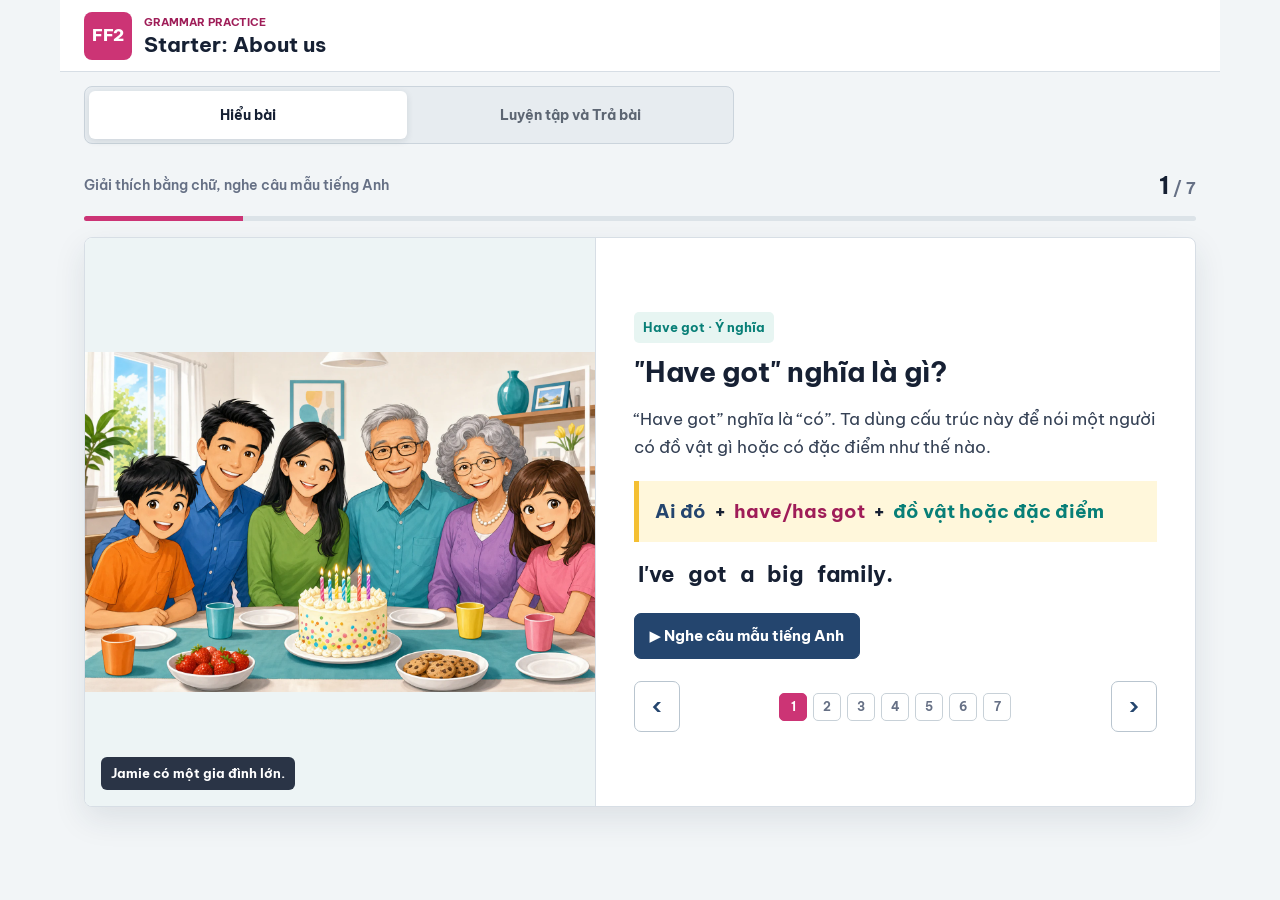
==== index.html @ 31fb659b "Restore karaoke and clarify picture cues" ====
<!doctype html>
<html lang="vi">
  <head>
    <meta charset="utf-8">
    <meta name="viewport" content="width=device-width,initial-scale=1,viewport-fit=cover">
    <meta name="theme-color" content="#cc3475">
    <link rel="icon" href="data:,">
    <title>FF2 Starter: About us | Grammar Practice</title>
    <meta
      name="description"
      content="Giải thích ngữ pháp Starter bằng tiếng Việt và luyện nói từ gợi ý hình ảnh để quay bài."
    >
    <link rel="stylesheet" href="styles.css?v=starter-grammar-4">
  </head>
  <body>
    <div class="shell">
      <header class="topbar">
        <div class="brand">
          <span class="brand-mark">FF2</span>
          <div>
            <p class="eyebrow">Grammar Practice</p>
            <h1>Starter: About us</h1>
          </div>
        </div>
      </header>

      <nav class="mode-nav" aria-label="Chọn phần học">
        <div class="mode-tabs">
          <button class="is-active" type="button" data-view="understand">Hiểu bài</button>
          <button type="button" data-view="practice">Luyện tập và Trả bài</button>
        </div>
      </nav>

      <main>
        <section class="view is-active" id="understandView">
          <div class="section-head">
            <p>Giải thích bằng chữ, nghe câu mẫu tiếng Anh</p>
            <div class="step-count">
              <b id="lessonNumber">1</b> /
              <span id="lessonTotal">7</span>
            </div>
          </div>
          <div class="progress"><span id="lessonProgress"></span></div>

          <article class="lesson-stage">
            <div class="visual-pane">
              <img
                id="lessonVisual"
                src="assets/family-birthday.webp"
                alt="Một gia đình đang ngồi bên bàn sinh nhật"
                width="1536"
                height="1024"
              >
              <span class="visual-label" id="visualLabel">Jamie có một gia đình lớn.</span>
            </div>
            <div class="lesson-content">
              <p class="lesson-tag" id="lessonTag">Ý nghĩa</p>
              <h2 id="lessonTitle"></h2>
              <p class="vietnamese-note" id="lessonNote"></p>
              <div class="formula" id="lessonFormula"></div>
              <p class="example-line" id="lessonExample"></p>

              <div class="action-row">
                <button class="primary-button" id="playLesson" type="button">
                  ▶ Nghe câu mẫu tiếng Anh
                </button>
              </div>

              <div class="lesson-nav">
                <button class="icon-button" id="previousLesson" type="button" aria-label="Phần trước">‹</button>
                <div class="dot-row" id="lessonDots" aria-label="Chọn phần giải thích"></div>
                <button class="icon-button" id="nextLesson" type="button" aria-label="Phần tiếp theo">›</button>
              </div>
            </div>
          </article>
        </section>

        <section class="view" id="practiceView">
          <div class="section-head">
            <p>Ghép chữ và hình gợi ý thành câu hoàn chỉnh</p>
            <div class="question-count">
              <b id="practiceNumber">0</b> /
              <span data-practice-total></span>
            </div>
          </div>
          <div class="progress"><span id="practiceProgress"></span></div>

          <section class="return-intro" id="practiceIntro">
            <div class="return-intro-image return-intro-collage">
              <img
                src="assets/family-birthday.webp"
                alt="Gia đình trong bài luyện nói Have got"
                width="1536"
                height="1024"
              >
              <img
                src="assets/starter-room-scene.webp"
                alt="Phòng ngủ có đồ vật ở các vị trí khác nhau"
                width="1614"
                height="975"
              >
            </div>
            <div class="return-form">
              <p class="lesson-tag">Cách làm bài</p>
              <h2>Con nhìn gợi ý và tự nói</h2>
              <p class="practice-intro-copy">
                Con áp dụng cấu trúc ngữ pháp vừa học và từ vựng trong bài để
                ghép chữ cùng hình gợi ý thành câu tiếng Anh hoàn chỉnh. Trước
                khi bấm <strong>Bắt đầu</strong>, con bật quay màn hình. Ngoài
                việc dùng đúng ngữ pháp, con nhớ
                <strong>phát âm thật chuẩn, nói to và rõ</strong>. Nói xong mỗi
                câu, con tự bấm <strong>Câu tiếp theo</strong>. Sau câu cuối,
                con xem <strong>phần đáp án</strong> để tự kiểm tra.
              </p>

              <div class="practice-example" aria-label="Ví dụ cách làm">
                <p class="example-kicker">Ví dụ, không tính vào bài</p>
                <div class="cue-list">
                  <span class="cue-chip">Dad</span>
                  <span class="cue-plus">+</span>
                  <span class="cue-chip">short black</span>
                  <span class="cue-plus">+</span>
                  <span
                    class="cue-image cue-image--hair"
                    role="img"
                    aria-label="Hình từ vựng"
                  ></span>
                </div>
                <p class="example-answer">
                  Con nói: <strong>Dad has got short black hair.</strong>
                </p>
              </div>

              <button class="primary-button" id="startPractice" type="button">
                Bắt đầu luyện tập và trả bài
              </button>
            </div>
          </section>

          <section class="return-stage" id="practiceStage" hidden>
            <div class="return-meta">
              <div class="question-count">
                Câu <b id="practiceStageNumber">1</b> /
                <span data-practice-total></span>
              </div>
            </div>
            <div class="return-body">
              <div class="return-image">
                <img
                  id="practiceVisual"
                  src="assets/family-birthday.webp"
                  alt="Hình gia đình gợi ý cho bài nói"
                  width="1536"
                  height="1024"
                >
              </div>
              <div class="return-copy">
                <p class="prompt-type" id="promptType"></p>
                <h2 id="promptInstruction">Con nói một câu hoàn chỉnh</h2>
                <div id="promptContent"></div>
                <p class="recording-reminder">Nói to, rõ rồi mới bấm câu tiếp theo.</p>
              </div>
            </div>
            <div class="return-actions">
              <button class="secondary-button" id="previousPrompt" type="button">‹ Câu trước</button>
              <button class="primary-button" id="nextPrompt" type="button">Câu tiếp theo ›</button>
            </div>
          </section>

          <section class="completion answer-sheet" id="practiceComplete" hidden>
            <div class="answer-sheet-inner">
              <p class="lesson-tag">Đáp án</p>
              <h2>Con kiểm tra lại nhé!</h2>
              <p class="answer-sheet-note">
                Con chỉ xem đáp án sau khi đã nói xong tất cả các câu.
              </p>
              <div id="answerGroups"></div>
              <p class="answer-finish-note">
                Con dừng quay màn hình và nộp video vào link cô đã gửi.
              </p>
              <button class="secondary-button" id="restartPractice" type="button">
                Làm lại từ đầu
              </button>
            </div>
          </section>
        </section>
      </main>
    </div>

    <script src="assets/audio/timings.js?v=starter-grammar-4"></script>
    <script src="app.js?v=starter-grammar-4"></script>
  </body>
</html>
---- styles.css ----
@font-face {
  font-family: "Be Vietnam Pro";
  src: url("assets/fonts/BeVietnamPro-Regular.ttf") format("truetype");
  font-style: normal;
  font-weight: 400;
  font-display: swap;
}

@font-face {
  font-family: "Be Vietnam Pro";
  src: url("assets/fonts/BeVietnamPro-SemiBold.ttf") format("truetype");
  font-style: normal;
  font-weight: 600;
  font-display: swap;
}

@font-face {
  font-family: "Be Vietnam Pro";
  src: url("assets/fonts/BeVietnamPro-Bold.ttf") format("truetype");
  font-style: normal;
  font-weight: 700;
  font-display: swap;
}

@font-face {
  font-family: "Be Vietnam Pro";
  src: url("assets/fonts/BeVietnamPro-ExtraBold.ttf") format("truetype");
  font-style: normal;
  font-weight: 800;
  font-display: swap;
}

@font-face {
  font-family: "Be Vietnam Pro";
  src: url("assets/fonts/BeVietnamPro-Black.ttf") format("truetype");
  font-style: normal;
  font-weight: 900;
  font-display: swap;
}

:root {
  --ink: #162033;
  --muted: #667085;
  --paper: #ffffff;
  --canvas: #f2f5f7;
  --line: #d7dee5;
  --pink: #cc3475;
  --pink-dark: #9f1d58;
  --navy: #24456e;
  --teal: #087f77;
  --teal-soft: #e7f5f2;
  --yellow: #f4bf32;
  --yellow-soft: #fff7db;
  --red: #b42318;
  --red-soft: #fff0ed;
  --green: #168267;
  --shadow: 0 12px 32px rgba(26, 45, 70, 0.1);
}

* {
  box-sizing: border-box;
}

html {
  min-width: 320px;
  min-height: 100%;
}

body {
  min-height: 100%;
  margin: 0;
  background: var(--canvas);
  color: var(--ink);
  font-family: "Be Vietnam Pro", system-ui, -apple-system, BlinkMacSystemFont,
    "Segoe UI", Arial, sans-serif;
  font-size: 16px;
  font-synthesis: none;
  letter-spacing: 0;
  line-height: 1.5;
}

button,
input,
textarea,
a {
  font: inherit;
}

button {
  color: inherit;
}

.shell {
  width: min(100%, 1160px);
  min-height: 100vh;
  margin: 0 auto;
  background: var(--canvas);
}

.topbar {
  min-height: 72px;
  display: flex;
  align-items: center;
  justify-content: space-between;
  gap: 18px;
  padding: 10px 24px;
  background: var(--paper);
  border-bottom: 1px solid var(--line);
}

.brand {
  min-width: 0;
  display: flex;
  align-items: center;
  gap: 12px;
}

.brand-mark {
  width: 48px;
  height: 48px;
  flex: 0 0 auto;
  display: grid;
  place-items: center;
  border-radius: 8px;
  background: var(--pink);
  color: #fff;
  font-size: 17px;
  font-weight: 800;
}

.eyebrow {
  margin: 0 0 3px;
  color: var(--pink-dark);
  font-size: 11px;
  font-weight: 700;
  text-transform: uppercase;
}

h1 {
  margin: 0;
  font-size: 21px;
  font-weight: 700;
  line-height: 1.15;
}

.header-link {
  min-height: 42px;
  display: inline-flex;
  align-items: center;
  justify-content: center;
  padding: 8px 14px;
  border: 1px solid var(--navy);
  border-radius: 7px;
  color: var(--navy);
  font-size: 14px;
  font-weight: 800;
  text-decoration: none;
}

.mode-nav {
  padding: 14px 24px 0;
}

.mode-tabs {
  width: min(100%, 650px);
  display: grid;
  grid-template-columns: repeat(2, minmax(0, 1fr));
  gap: 4px;
  padding: 4px;
  border: 1px solid #cbd4dc;
  border-radius: 8px;
  background: #e7ecf0;
}

.mode-tabs button {
  min-height: 48px;
  padding: 7px 10px;
  border: 0;
  border-radius: 6px;
  background: transparent;
  color: #5d6673;
  cursor: pointer;
  font-size: 14px;
  font-weight: 700;
}

.mode-tabs button.is-active {
  background: var(--paper);
  color: var(--ink);
  box-shadow: 0 2px 7px rgba(32, 47, 66, 0.12);
}

.view {
  display: none;
  padding: 20px 24px 32px;
}

.view.is-active {
  display: block;
}

.section-head {
  min-height: 42px;
  display: flex;
  align-items: center;
  justify-content: space-between;
  gap: 16px;
  margin-bottom: 10px;
}

.section-head p {
  margin: 0;
  color: var(--muted);
  font-size: 14px;
  font-weight: 600;
}

.step-count,
.question-count {
  white-space: nowrap;
  color: var(--muted);
  font-weight: 700;
}

.step-count b,
.question-count b {
  color: var(--ink);
  font-size: 24px;
}

.progress {
  height: 5px;
  margin-bottom: 16px;
  overflow: hidden;
  border-radius: 3px;
  background: #dce3e8;
}

.progress span {
  height: 100%;
  display: block;
  background: var(--pink);
  transition: width 180ms ease;
}

.lesson-stage,
.read-stage,
.return-stage {
  overflow: hidden;
  border: 1px solid var(--line);
  border-radius: 8px;
  background: var(--paper);
  box-shadow: var(--shadow);
}

.lesson-stage {
  min-height: 570px;
  display: grid;
  grid-template-columns: minmax(320px, 46%) 1fr;
}

.visual-pane {
  min-height: 430px;
  position: relative;
  overflow: hidden;
  background: #edf4f5;
  border-right: 1px solid var(--line);
}

.visual-pane img,
.return-image img,
.read-image img {
  width: 100%;
  height: 100%;
  display: block;
  object-fit: contain;
}

.visual-label {
  position: absolute;
  left: 16px;
  bottom: 16px;
  padding: 7px 10px;
  border-radius: 6px;
  background: rgba(22, 32, 51, 0.9);
  color: #fff;
  font-size: 13px;
  font-weight: 700;
}

.lesson-content {
  min-width: 0;
  display: flex;
  flex-direction: column;
  justify-content: center;
  padding: 34px 38px;
}

.lesson-tag {
  width: max-content;
  margin: 0 0 12px;
  padding: 6px 9px;
  border-radius: 5px;
  background: var(--teal-soft);
  color: var(--teal);
  font-size: 13px;
  font-weight: 700;
  text-transform: none !important;
}

.lesson-content h2,
.read-copy h2,
.return-copy h2,
.grade-heading h2 {
  margin: 0;
  font-size: 28px;
  font-weight: 700;
  line-height: 1.2;
}

.vietnamese-note {
  margin: 16px 0;
  color: #344054;
  font-size: 17px;
  font-weight: 400;
  line-height: 1.65;
}

.formula {
  display: grid;
  gap: 8px;
  margin: 4px 0 16px;
  padding: 16px;
  border-left: 5px solid var(--yellow);
  background: var(--yellow-soft);
}

.formula-row {
  display: flex;
  align-items: baseline;
  gap: 8px;
  flex-wrap: wrap;
  font-size: 19px;
  font-weight: 700;
}

.subject {
  color: var(--navy);
}

.verb {
  color: var(--pink-dark);
}

.detail {
  color: var(--teal);
}

.example-line {
  display: flex;
  gap: 5px;
  flex-wrap: wrap;
  margin: 0 0 22px;
  font-size: 22px;
  font-weight: 700;
  line-height: 1.35;
}

.example-line span {
  padding: 2px 4px;
  border-radius: 4px;
  transition: background 90ms ease, color 90ms ease;
}

.example-line span.is-speaking {
  background: var(--yellow);
  color: #172033;
}

.action-row,
.stage-actions,
.return-actions,
.grading-actions {
  display: flex;
  align-items: center;
  gap: 10px;
  flex-wrap: wrap;
}

.primary-button,
.secondary-button,
.icon-button,
.score-button,
.copy-button {
  min-height: 46px;
  display: inline-flex;
  align-items: center;
  justify-content: center;
  gap: 8px;
  padding: 9px 15px;
  border-radius: 7px;
  cursor: pointer;
  font-size: 15px;
  font-weight: 700;
}

.primary-button {
  border: 1px solid var(--navy);
  background: var(--navy);
  color: #fff;
}

.secondary-button,
.icon-button,
.copy-button {
  border: 1px solid #b9c5cf;
  background: #fff;
  color: var(--navy);
}

.icon-button {
  min-width: 46px;
  padding: 8px 12px;
  font-size: 22px;
}

.lesson-nav {
  display: flex;
  align-items: center;
  justify-content: space-between;
  gap: 12px;
  margin-top: 22px;
}

.dot-row {
  display: flex;
  gap: 6px;
}

.dot-row button {
  width: 28px;
  height: 28px;
  padding: 0;
  border: 1px solid #c8d1d8;
  border-radius: 5px;
  background: #fff;
  color: var(--muted);
  cursor: pointer;
  font-size: 12px;
  font-weight: 700;
}

.dot-row button.is-active {
  border-color: var(--pink);
  background: var(--pink);
  color: #fff;
}

.read-stage {
  min-height: 570px;
  display: grid;
  grid-template-columns: minmax(320px, 44%) 1fr;
}

.read-image {
  min-height: 430px;
  background: #eef4f5;
  border-right: 1px solid var(--line);
}

.read-copy {
  min-width: 0;
  display: flex;
  flex-direction: column;
  justify-content: center;
  padding: 34px 38px;
}

.read-hint {
  margin: 12px 0 20px;
  color: var(--muted);
  font-size: 16px;
  font-weight: 700;
}

.sentence {
  min-height: 115px;
  display: flex;
  align-content: center;
  align-items: center;
  gap: 8px;
  flex-wrap: wrap;
  margin: 0 0 24px;
  padding: 17px 19px;
  border-left: 5px solid var(--pink);
  background: #fff2f7;
  color: var(--ink);
  font-size: 35px;
  font-weight: 900;
  line-height: 1.35;
}

.sentence span {
  padding: 2px 4px;
  border-radius: 4px;
  transition: background 90ms ease, color 90ms ease;
}

.sentence span.is-speaking {
  background: var(--yellow);
  color: #172033;
}

.turn-note {
  min-height: 28px;
  margin: 14px 0 0;
  color: var(--green);
  font-size: 16px;
  font-weight: 900;
}

.return-intro {
  min-height: 560px;
  display: grid;
  grid-template-columns: minmax(320px, 48%) 1fr;
  overflow: hidden;
  border: 1px solid var(--line);
  border-radius: 8px;
  background: var(--paper);
  box-shadow: var(--shadow);
}

.return-intro-image {
  min-height: 440px;
  background: #edf4f5;
}

.return-intro-collage {
  display: grid;
  grid-template-rows: repeat(2, minmax(0, 1fr));
}

.return-intro-image img {
  width: 100%;
  height: 100%;
  min-height: 0;
  display: block;
  object-fit: cover;
}

.return-form {
  display: flex;
  flex-direction: column;
  justify-content: center;
  padding: 34px 38px;
}

.return-form h2 {
  margin: 0 0 10px;
  font-size: 28px;
  font-weight: 700;
  line-height: 1.3;
}

.practice-intro-copy {
  margin: 0 0 22px;
  color: var(--muted);
  font-size: 16px;
  font-weight: 400;
  line-height: 1.65;
}

.practice-example {
  margin: 0 0 16px;
  padding: 14px 16px;
  border-left: 5px solid var(--yellow);
  background: var(--yellow-soft);
}

.practice-example .cue-list {
  margin: 10px 0;
}

.practice-example .cue-chip {
  padding: 7px 10px;
  font-size: 17px;
}

.practice-example .cue-plus {
  font-size: 18px;
}

.example-kicker {
  margin: 0;
  color: #775b00;
  font-size: 13px;
  font-weight: 700;
  text-transform: none !important;
}

.example-answer {
  margin: 0;
  color: #344054;
  font-size: 16px;
  line-height: 1.55;
}

.field-row {
  display: grid;
  grid-template-columns: 1.6fr 1fr;
  gap: 12px;
  margin-bottom: 14px;
}

label {
  display: grid;
  gap: 6px;
  color: #475467;
  font-size: 13px;
  font-weight: 900;
}

input,
textarea {
  width: 100%;
  border: 1px solid #bfc9d2;
  border-radius: 6px;
  background: #fff;
  color: var(--ink);
}

input {
  min-height: 46px;
  padding: 10px 12px;
}

textarea {
  min-height: 120px;
  resize: vertical;
  padding: 12px;
  line-height: 1.45;
}

.form-error {
  min-height: 22px;
  margin: 8px 0 0;
  color: var(--red);
  font-size: 14px;
  font-weight: 800;
}

.return-stage {
  min-height: 590px;
}

.return-meta {
  min-height: 58px;
  display: flex;
  align-items: center;
  justify-content: flex-end;
  gap: 12px;
  padding: 9px 18px;
  border-bottom: 1px solid var(--line);
  background: #f9fbfc;
}

.student-name {
  min-width: 0;
  font-weight: 900;
}

.student-name small {
  display: block;
  margin-top: 2px;
  color: var(--muted);
  font-size: 12px;
}

.return-body {
  min-height: 450px;
  display: grid;
  grid-template-columns: minmax(330px, 48%) 1fr;
}

.return-image {
  min-height: 430px;
  background: #eef4f5;
  border-right: 1px solid var(--line);
}

.return-copy {
  min-width: 0;
  display: flex;
  flex-direction: column;
  justify-content: center;
  padding: 30px 36px;
}

.prompt-type {
  margin: 0 0 10px;
  color: var(--muted);
  font-size: 13px;
  font-weight: 600;
  text-transform: none !important;
}

.return-sentence {
  margin: 20px 0 0;
  padding: 18px;
  border-left: 5px solid var(--pink);
  background: #fff2f7;
  font-size: 34px;
  font-weight: 900;
  line-height: 1.35;
}

.recording-reminder {
  margin: 18px 0 0;
  color: var(--green);
  font-size: 14px;
  font-weight: 600;
}

.cue-list {
  display: flex;
  align-items: center;
  gap: 9px;
  flex-wrap: wrap;
  margin: 20px 0 0;
}

#readCue {
  min-height: 105px;
  align-content: center;
  margin: 0 0 24px;
  padding: 16px;
  border-left: 5px solid var(--teal);
  background: var(--teal-soft);
}

.cue-chip {
  padding: 10px 13px;
  border: 1px solid #aebdc9;
  border-radius: 6px;
  background: #fff;
  color: var(--navy);
  font-size: 20px;
  font-weight: 700;
}

.cue-image {
  width: 138px;
  aspect-ratio: 4 / 3;
  flex: 0 0 auto;
  overflow: hidden;
  border: 1px solid #aebdc9;
  border-radius: 6px;
  background-color: #fff;
  background-position: center;
  background-repeat: no-repeat;
  box-shadow: 0 2px 7px rgba(32, 47, 66, 0.08);
}

.cue-image--glasses {
  background-image: url("assets/starter-family-vocabulary.webp");
  background-size: 200% 200%;
}

.cue-image--family {
  width: 158px;
  background-image: url("assets/family-birthday.webp");
  background-position: center 32%;
  background-size: cover;
}

.cue-image--hair {
  background-image: url("assets/starter-hair-vocabulary.webp");
  background-size: contain;
}

.cue-image--glasses {
  background-position: 100% 100%;
}

.cue-image--pillow,
.cue-image--table,
.cue-image--dolls,
.cue-image--bed,
.cue-image--teddy-bear,
.cue-image--cupboard {
  background-image: url("assets/starter-room-vocabulary.webp");
  background-size: 300% 200%;
}

.cue-image--pillow {
  background-position: 0 0;
}

.cue-image--table {
  background-position: 50% 0;
}

.cue-image--dolls {
  background-position: 100% 0;
}

.cue-image--bed {
  background-position: 0 100%;
}

.cue-image--teddy-bear {
  background-position: 50% 100%;
}

.cue-image--cupboard {
  background-position: 100% 100%;
}

.cue-image.is-compact {
  width: 58px;
  box-shadow: none;
}

.cue-plus {
  color: var(--muted);
  font-size: 20px;
  font-weight: 700;
}

.return-actions {
  justify-content: space-between;
  padding: 14px 18px;
  border-top: 1px solid var(--line);
}

.completion {
  min-height: 560px;
  display: grid;
  place-items: center;
  padding: 30px;
  border: 1px solid var(--line);
  border-radius: 8px;
  background: var(--paper);
  box-shadow: var(--shadow);
  text-align: center;
}

.completion-mark {
  width: 68px;
  height: 68px;
  display: grid;
  place-items: center;
  margin: 0 auto 16px;
  border-radius: 50%;
  background: var(--teal);
  color: #fff;
  font-size: 34px;
  font-weight: 700;
}

.completion h2 {
  margin: 0 0 9px;
  font-size: 28px;
  font-weight: 700;
}

.completion p {
  margin: 5px 0;
  color: var(--muted);
  font-size: 17px;
}

.answer-sheet {
  min-height: 0;
  display: block;
  padding: 30px;
  text-align: left;
}

.answer-sheet-inner {
  width: min(100%, 820px);
  margin: 0 auto;
}

.answer-sheet h2 {
  margin-bottom: 6px;
}

.answer-sheet .lesson-tag {
  margin: 0 0 12px;
  color: var(--teal);
  font-size: 13px;
}

.answer-sheet .answer-sheet-note,
.answer-sheet .answer-finish-note {
  margin: 0;
  color: var(--muted);
  font-size: 15px;
  line-height: 1.6;
}

.answer-group {
  margin-top: 24px;
}

.answer-group h3 {
  margin: 0;
  padding: 9px 12px;
  border-left: 5px solid var(--pink);
  background: #fff2f7;
  color: var(--pink-dark);
  font-size: 17px;
  font-weight: 700;
}

.answer-list {
  margin: 0;
  padding-left: 38px;
}

.answer-list li {
  padding: 10px 0 10px 5px;
  border-bottom: 1px solid var(--line);
}

.answer-list li::marker {
  color: var(--pink-dark);
  font-weight: 700;
}

.answer-row {
  display: grid;
  grid-template-columns: minmax(58px, auto) minmax(0, 1fr);
  align-items: center;
  gap: 12px;
}

.answer-thumbnails {
  display: flex;
  gap: 5px;
}

.answer-row p {
  margin: 0;
  color: var(--ink);
  font-size: 16px;
  font-weight: 600;
  line-height: 1.45;
}

.answer-sheet .answer-finish-note {
  margin: 22px 0 14px;
  color: var(--green);
  font-weight: 600;
}

[hidden] {
  display: none !important;
}

button:focus-visible,
a:focus-visible,
input:focus-visible,
textarea:focus-visible {
  outline: 3px solid var(--yellow);
  outline-offset: 3px;
}

/* Teacher marking page */
.grading-main {
  padding: 20px 24px 34px;
}

.grade-heading {
  display: flex;
  align-items: end;
  justify-content: space-between;
  gap: 18px;
  margin-bottom: 16px;
}

.score-box {
  min-width: 116px;
  padding: 10px 14px;
  border: 1px solid var(--line);
  border-radius: 8px;
  background: var(--paper);
  text-align: center;
}

.score-box > span {
  display: block;
  color: var(--muted);
  font-size: 12px;
  font-weight: 900;
  text-transform: uppercase;
}

.score-box strong {
  font-size: 34px;
}

.score-box strong span {
  display: inline;
  color: inherit;
  font-size: inherit;
  font-weight: inherit;
}

.grading-student {
  display: grid;
  grid-template-columns: 1.5fr 1fr;
  gap: 12px;
  margin-bottom: 14px;
  padding: 14px;
  border: 1px solid var(--line);
  border-radius: 8px;
  background: var(--paper);
}

.grading-list {
  display: grid;
  gap: 10px;
}

.grading-item {
  display: grid;
  grid-template-columns: 105px minmax(0, 1fr) auto;
  gap: 16px;
  align-items: center;
  padding: 14px 16px;
  border: 1px solid var(--line);
  border-radius: 8px;
  background: var(--paper);
}

.grading-code {
  color: var(--pink-dark);
  font-weight: 900;
}

.grading-answer p {
  margin: 0 0 4px;
  color: var(--muted);
  font-size: 13px;
  font-weight: 800;
}

.grading-answer strong {
  font-size: 18px;
  line-height: 1.35;
}

.grading-actions {
  justify-content: flex-end;
}

.score-button {
  min-height: 40px;
  border: 1px solid #bdc8d1;
  background: #fff;
  color: var(--muted);
  font-size: 13px;
}

.score-button.is-on {
  border-color: var(--teal);
  background: var(--teal-soft);
  color: var(--teal);
}

.feedback-panel {
  margin-top: 16px;
  padding: 16px;
  border: 1px solid var(--line);
  border-radius: 8px;
  background: var(--paper);
}

.feedback-panel h2 {
  margin: 0 0 10px;
  font-size: 20px;
}

.copy-button {
  margin-top: 10px;
}

@media (max-width: 760px) {
  .topbar {
    min-height: 64px;
    padding: 8px 12px;
  }

  .brand-mark {
    width: 42px;
    height: 42px;
    font-size: 15px;
  }

  .eyebrow {
    font-size: 10px;
  }

  h1 {
    max-width: calc(100vw - 84px);
    font-size: 17px;
  }

  .header-link {
    padding: 7px 9px;
    font-size: 12px;
  }

  .mode-nav,
  .view,
  .grading-main {
    padding-left: 12px;
    padding-right: 12px;
  }

  .mode-nav {
    padding-top: 10px;
  }

  .mode-tabs button {
    min-height: 42px;
    padding: 5px;
    font-size: 13px;
  }

  .view {
    padding-top: 14px;
  }

  .section-head p {
    font-size: 13px;
  }

  .lesson-stage,
  .read-stage,
  .return-intro,
  .return-body {
    grid-template-columns: 1fr;
  }

  .lesson-stage,
  .read-stage {
    min-height: 0;
  }

  .visual-pane,
  .read-image,
  .return-intro-image,
  .return-image {
    min-height: 0;
    aspect-ratio: 3 / 2;
    border-right: 0;
    border-bottom: 1px solid var(--line);
  }

  .return-intro-collage {
    grid-template-columns: repeat(2, minmax(0, 1fr));
    grid-template-rows: 1fr;
    aspect-ratio: 2 / 1;
  }

  .lesson-content,
  .read-copy,
  .return-form,
  .return-copy {
    padding: 22px 18px;
  }

  .lesson-content h2,
  .read-copy h2,
  .return-form h2,
  .return-copy h2 {
    font-size: 24px;
  }

  .vietnamese-note {
    font-size: 16px;
  }

  .formula-row {
    font-size: 17px;
  }

  .example-line {
    font-size: 20px;
  }

  .sentence,
  .return-sentence {
    min-height: 96px;
    font-size: 27px;
  }

  .field-row,
  .grading-student {
    grid-template-columns: 1fr;
  }

  .return-intro {
    min-height: 0;
  }

  .return-stage {
    min-height: 0;
  }

  .return-body {
    min-height: 0;
  }

  .return-meta {
    padding: 8px 12px;
  }

  .return-actions {
    padding: 12px;
  }

  .cue-chip {
    font-size: 17px;
  }

  .cue-image {
    width: 118px;
  }

  .cue-image--family {
    width: 136px;
  }

  .cue-image.is-compact {
    width: 50px;
  }

  .dot-row {
    gap: 4px;
  }

  .dot-row button {
    width: 24px;
    height: 24px;
  }

  .lesson-nav {
    gap: 6px;
  }

  .answer-sheet {
    padding: 22px 16px;
  }

  .answer-list {
    padding-left: 30px;
  }

  .answer-row {
    grid-template-columns: minmax(50px, auto) minmax(0, 1fr);
    gap: 9px;
  }

  .answer-row p {
    font-size: 15px;
  }

  .grading-item {
    grid-template-columns: 86px 1fr;
    gap: 10px;
  }

  .grading-actions {
    grid-column: 1 / -1;
    justify-content: stretch;
  }

  .score-button {
    flex: 1 1 130px;
  }

  .grade-heading {
    align-items: center;
  }
}

@media (max-width: 410px) {
  .mode-tabs button {
    font-size: 12px;
  }

  .section-head > p {
    max-width: 68%;
  }

  .action-row .primary-button,
  .action-row .secondary-button,
  .stage-actions .primary-button,
  .stage-actions .secondary-button {
    flex: 1 1 100%;
  }

  .sentence,
  .return-sentence {
    font-size: 24px;
  }
}
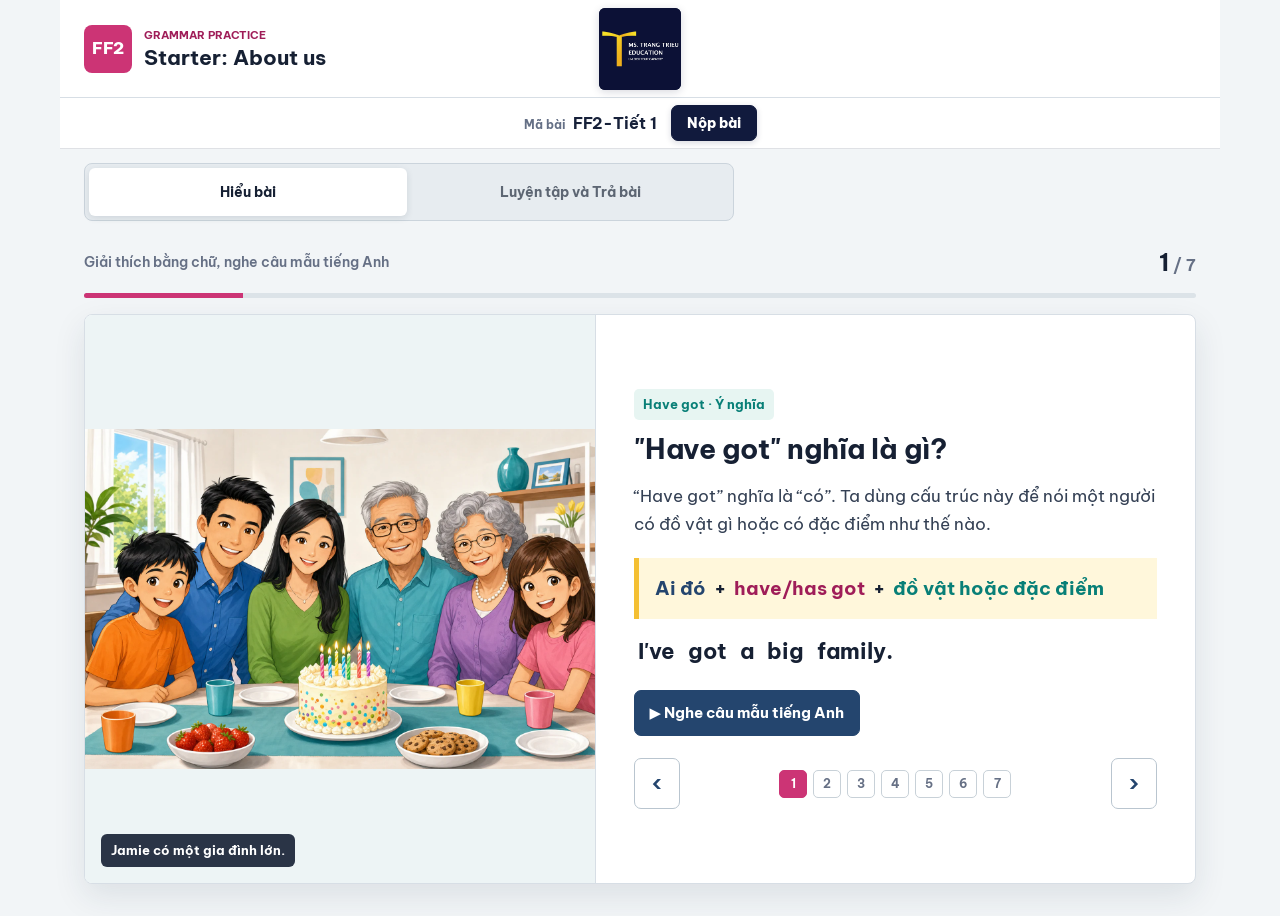
==== commit 6d102131: "Publish updated encoded learning sites" ====
--- a/index.html
+++ b/index.html
@@ -11,7 +11,131 @@
       content="Giải thích ngữ pháp Starter bằng tiếng Việt và luyện nói từ gợi ý hình ảnh để quay bài."
     >
     <link rel="stylesheet" href="styles.css?v=starter-grammar-4">
-  </head>
+    <style data-official-brand>
+    header:has(> .official-brand-signature),
+    section.hero:has(> .official-brand-signature) {
+      position: relative;
+      min-height: 98px;
+    }
+
+    .official-brand-signature {
+      width: 82px;
+      height: 82px;
+      flex: 0 0 auto;
+      position: absolute;
+      top: 50%;
+      left: 50%;
+      transform: translate(-50%, -50%);
+      overflow: hidden;
+      border-radius: 6px;
+      background: #0d1435;
+      box-shadow: 0 2px 8px rgba(13, 20, 53, 0.16);
+      pointer-events: none;
+    }
+
+    .official-brand-signature img {
+      display: block;
+      width: 103px;
+      max-width: none;
+      height: 103px;
+      transform: translate(-10px, -8px);
+    }
+
+    @media (max-width: 680px) {
+      .official-brand-signature {
+        width: 52px;
+        height: 52px;
+        position: static;
+        margin-left: auto;
+        transform: none;
+        border-radius: 6px;
+      }
+
+      .official-brand-signature img {
+        width: 65px;
+        height: 65px;
+        transform: translate(-6px, -5px);
+      }
+    }
+  </style>
+  <style data-google-form-submission>
+    .official-submission-bar {
+      min-height: 50px;
+      display: flex;
+      align-items: center;
+      justify-content: center;
+      gap: 14px;
+      padding: 7px 16px;
+      border-bottom: 1px solid rgba(80, 92, 112, 0.18);
+      background: rgba(255, 255, 255, 0.97);
+      color: #17213a;
+      font-family: inherit;
+    }
+
+    .official-submission-code {
+      display: flex;
+      align-items: baseline;
+      gap: 7px;
+      font-weight: 700;
+    }
+
+    .official-submission-code small {
+      color: #657086;
+      font-size: 12px;
+      font-weight: 700;
+    }
+
+    .official-submission-button {
+      min-height: 36px;
+      display: inline-flex;
+      align-items: center;
+      justify-content: center;
+      padding: 7px 15px;
+      border: 1px solid #111a3d;
+      border-radius: 7px;
+      background: #111a3d;
+      color: #fff;
+      font-size: 14px;
+      font-weight: 800;
+      line-height: 1;
+      text-decoration: none;
+      box-shadow: 0 2px 6px rgba(17, 26, 61, 0.16);
+    }
+
+    .official-submission-button:hover {
+      background: #202b54;
+    }
+
+    .official-submission-button:focus-visible {
+      outline: 3px solid rgba(17, 26, 61, 0.28);
+      outline-offset: 2px;
+    }
+
+    @media (max-width: 520px) {
+      .official-submission-bar {
+        min-height: 46px;
+        justify-content: space-between;
+        gap: 9px;
+        padding: 6px 12px;
+      }
+
+      .official-submission-code {
+        gap: 5px;
+        font-size: 13px;
+      }
+
+      .official-submission-code small {
+        font-size: 11px;
+      }
+
+      .official-submission-button {
+        min-height: 34px;
+        padding: 7px 12px;
+        font-size: 13px;
+      }
+    }
+  </style>
+</head>
   <body>
     <div class="shell">
       <header class="topbar">
@@ -22,7 +146,14 @@
             <h1>Starter: About us</h1>
           </div>
         </div>
-      </header>
+            <div class="official-brand-signature" role="img" aria-label="Ms. Trang Trieu Education">
+        <img src="assets/brand/logo-official.webp" alt="" width="1600" height="1600">
+      </div>
+    </header>
+    <div class="official-submission-bar" data-assignment-code="FF2-Tiết 1">
+      <span class="official-submission-code"><small>Mã bài</small> FF2-Tiết 1</span>
+      <a class="official-submission-button" href="https://docs.google.com/forms/d/e/1FAIpQLSdMoHFCOU9hU5Kzm7GMIY2lW_asF0UbGlzbB--anusg4UCwAw/viewform?usp=pp_url&entry.365831245=FF2-Ti%E1%BA%BFt+1" target="_blank" rel="noopener">Nộp bài</a>
+    </div>
 
       <nav class="mode-nav" aria-label="Chọn phần học">
         <div class="mode-tabs">
@@ -114,7 +245,7 @@
               </p>
 
               <div class="practice-example" aria-label="Ví dụ cách làm">
-                <p class="example-kicker">Ví dụ, không tính vào bài</p>
+                <p class="example-kicker">Ví dụ minh hoạ</p>
                 <div class="cue-list">
                   <span class="cue-chip">Dad</span>
                   <span class="cue-plus">+</span>
@@ -188,6 +319,6 @@
     </div>
 
     <script src="assets/audio/timings.js?v=starter-grammar-4"></script>
-    <script src="app.js?v=starter-grammar-4"></script>
+    <script src="app.js?v=starter-grammar-8"></script>
   </body>
 </html>
